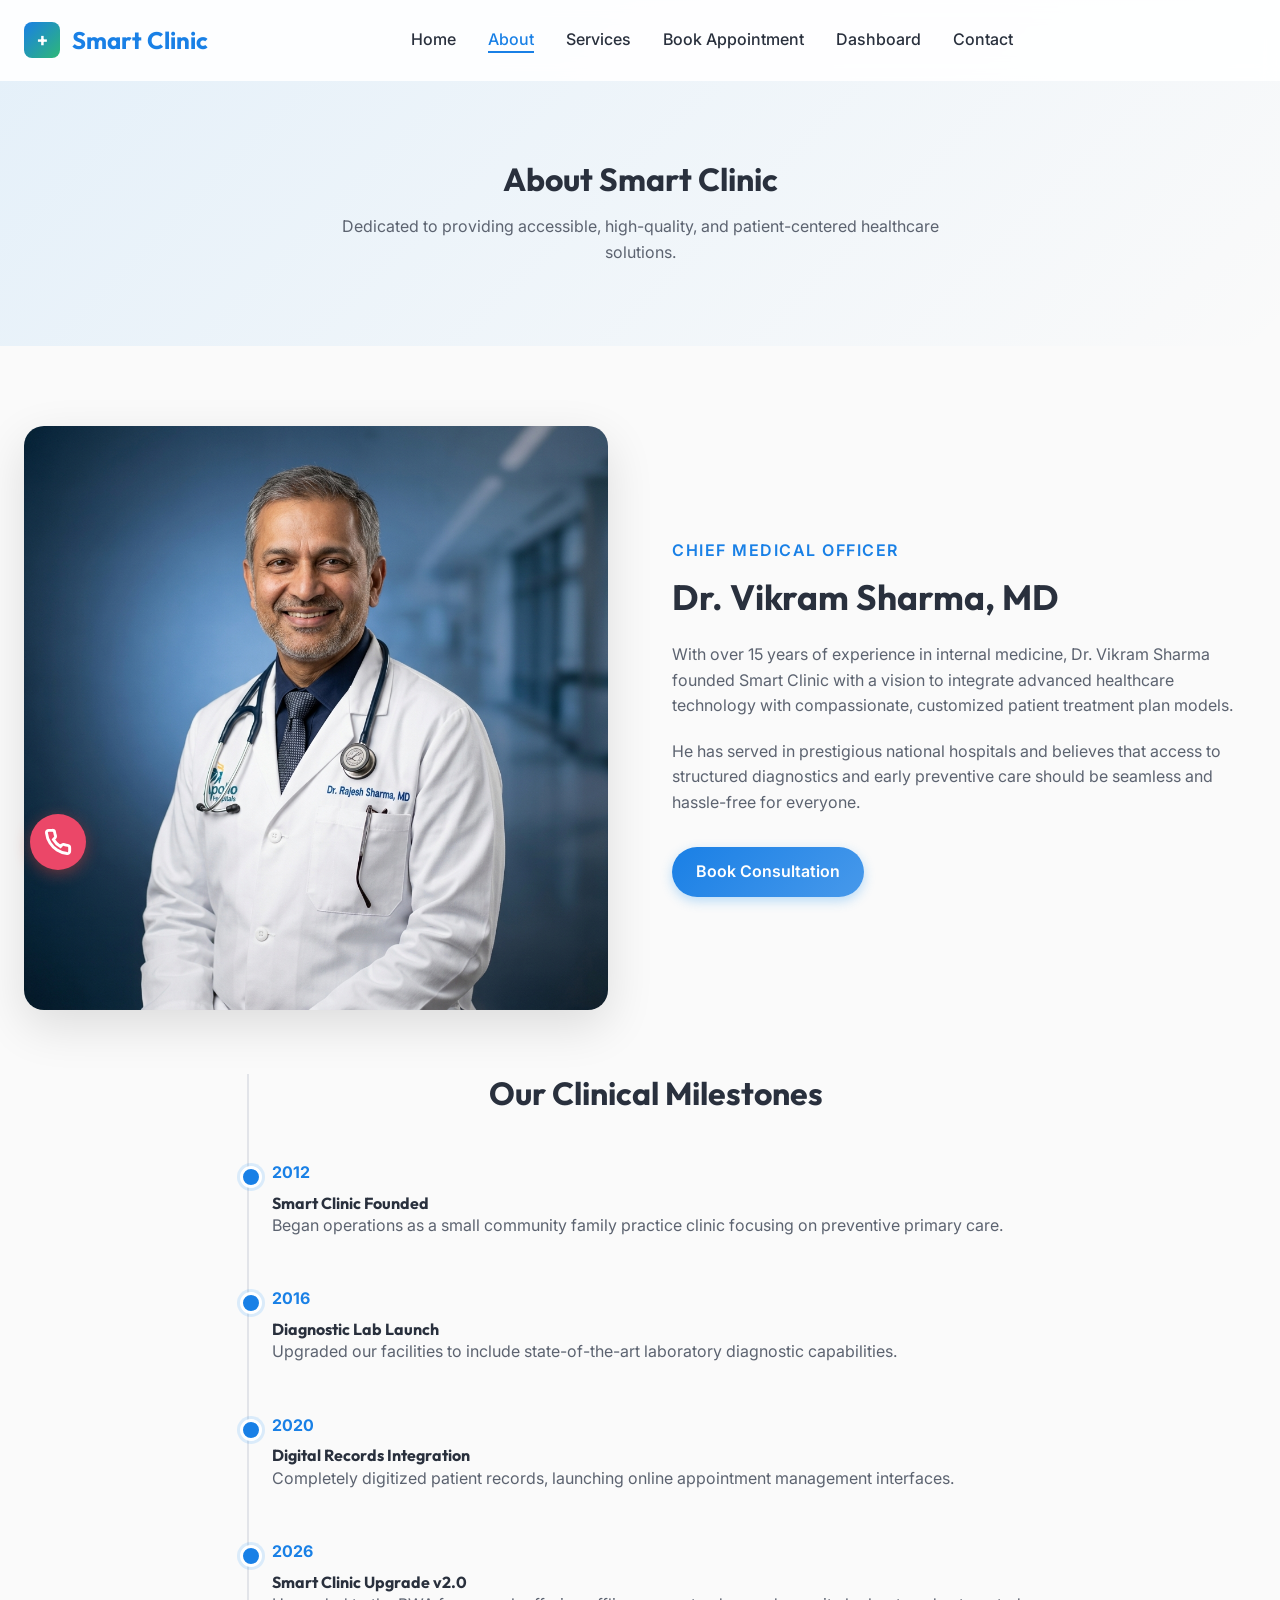
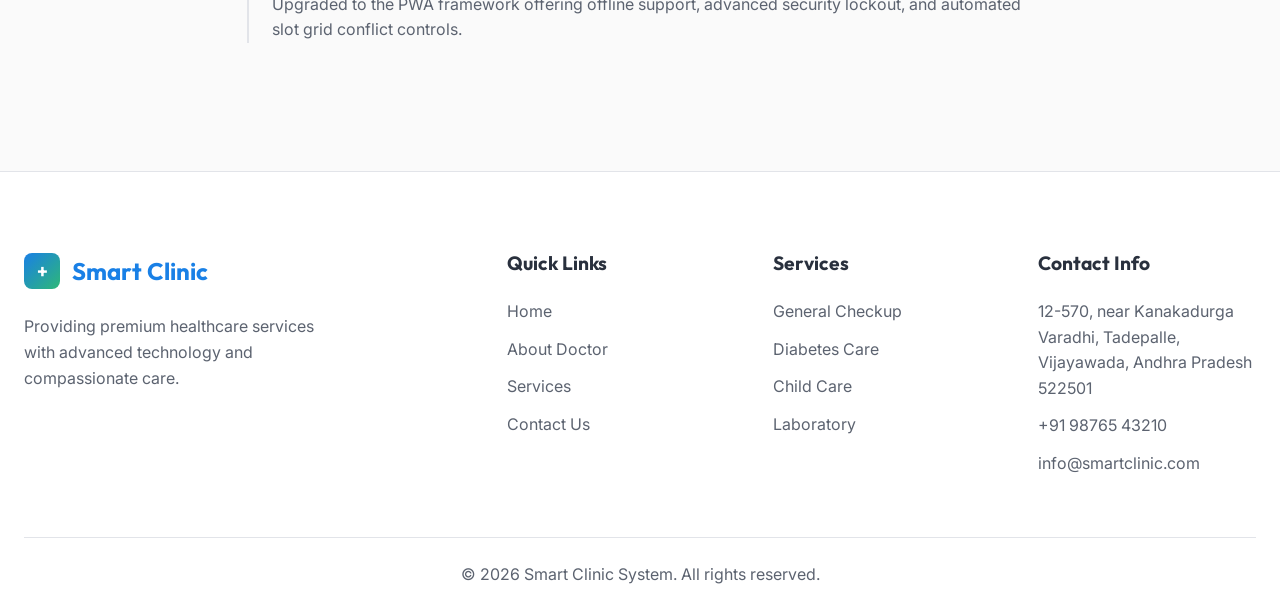
==== about.html @ 4e0e741f "Initial Smart Clinic Project" ====
<!DOCTYPE html>
<html lang="en">
<head>
  <meta charset="UTF-8">
  <meta name="viewport" content="width=device-width, initial-scale=1.0">
  <title>About Us | Smart Clinic</title>
  <meta name="description" content="Learn more about Smart Clinic, our history, doctor profiles, and clinical milestones.">
  <meta name="keywords" content="about clinic, medical staff, timeline, clinical team">
  <link rel="canonical" href="http://localhost:3000/about.html">

  <!-- Open Graph -->
  <meta property="og:type" content="website">
  <meta property="og:title" content="About Us | Smart Clinic">
  <meta property="og:description" content="Learn more about Smart Clinic, our history, doctor profiles, and clinical milestones.">

  <!-- PWA Manifest & Colors -->
  <link rel="manifest" href="manifest.json">
  <meta name="theme-color" content="#2196f3">

  <link href="https://fonts.googleapis.com/css2?family=Inter:wght@400;500;600&family=Outfit:wght@400;600;700&display=swap" rel="stylesheet">
  <link rel="stylesheet" href="css/style.css">
  
  <style>
    /* About page specific styles */
    .about-grid {
      display: grid;
      grid-template-columns: 1fr 1fr;
      gap: 64px;
      align-items: center;
    }
    
    .timeline {
      position: relative;
      max-width: 800px;
      margin: 64px auto 0;
      padding-left: 32px;
    }
    
    .timeline::before {
      content: '';
      position: absolute;
      left: 7px;
      top: 0;
      width: 2px;
      height: 100%;
      background-color: var(--border-color);
    }
    
    .timeline-item {
      position: relative;
      margin-bottom: 48px;
    }
    
    .timeline-item::before {
      content: '';
      position: absolute;
      left: -32px;
      top: 6px;
      width: 16px;
      height: 16px;
      border-radius: 50%;
      background-color: var(--primary-color);
      border: 3px solid var(--surface-color);
      box-shadow: 0 0 0 3px rgba(33, 150, 243, 0.15);
    }
    
    .timeline-date {
      font-weight: 700;
      color: var(--primary-color);
      margin-bottom: 8px;
    }
    
    @media (max-width: 768px) {
      .about-grid {
        grid-template-columns: 1fr;
        gap: 32px;
      }
    }
  </style>
</head>
<body>

  <!-- Skip to main content landmark for accessibility -->
  <a href="#main-content" class="skip-link">Skip to main content</a>

  <!-- Loading Screen -->
  <div class="loader-wrapper">
    <div class="loader"></div>
  </div>

  <!-- Navbar -->
  <nav class="navbar scrolled">
    <div class="container nav-container">
      <a href="index.html" class="logo">
        <div class="logo-icon">+</div>
        Smart Clinic
      </a>
      
      <ul class="nav-links">
        <li><a href="index.html">Home</a></li>
        <li><a href="about.html" class="active">About</a></li>
        <li><a href="services.html">Services</a></li>
        <li><a href="appointments.html">Book Appointment</a></li>
        <li><a href="patient-dashboard.html">Dashboard</a></li>
        <li><a href="contact.html">Contact</a></li>
      </ul>
      
      <div class="nav-actions">
        <button id="pwaInstallBtn" class="btn btn-sm btn-primary" style="display: none; padding: 8px 16px; font-size: 0.85rem;">Install App</button>
        <button class="theme-toggle" aria-label="Toggle dark mode"></button>
        <button class="hamburger" aria-label="Menu" aria-expanded="false">
          <svg width="24" height="24" viewBox="0 0 24 24" fill="none" stroke="currentColor" stroke-width="2"><line x1="4" x2="20" y1="12" y2="12"/><line x1="4" x2="20" y1="6" y2="6"/><line x1="4" x2="20" y1="18" y2="18"/></svg>
        </button>
      </div>
    </div>
  </nav>

  <!-- Page Header -->
  <header class="section" style="background: linear-gradient(135deg, rgba(33, 150, 243, 0.1), rgba(255, 255, 255, 0)); padding: 160px 0 80px; margin-bottom: 0;">
    <div class="container text-center" style="text-align: center;">
      <h1 class="animate-on-scroll fade-up">About Smart Clinic</h1>
      <p class="animate-on-scroll fade-up" style="transition-delay: 0.1s; color: var(--text-secondary); max-width: 600px; margin: 16px auto 0;">Dedicated to providing accessible, high-quality, and patient-centered healthcare solutions.</p>
    </div>
  </header>

  <!-- About Grid -->
  <main id="main-content" class="section">
    <div class="container">
      
      <div class="about-grid">
        <div class="animate-on-scroll fade-right">
          <img src="assets/images/doctor-profile.png" alt="Dr. Vikram Sharma consulting with stethoscope" style="border-radius: var(--radius-lg); box-shadow: var(--shadow-lg);">
        </div>
        
        <div class="animate-on-scroll fade-left">
          <span style="color: var(--primary-color); font-weight: 600; text-transform: uppercase; letter-spacing: 1.5px; display: block; margin-bottom: 12px;">Chief Medical Officer</span>
          <h2 style="font-size: 2.2rem; margin-bottom: 24px;">Dr. Vikram Sharma, MD</h2>
          <p style="margin-bottom: 20px; color: var(--text-secondary);">With over 15 years of experience in internal medicine, Dr. Vikram Sharma founded Smart Clinic with a vision to integrate advanced healthcare technology with compassionate, customized patient treatment plan models.</p>
          <p style="color: var(--text-secondary); margin-bottom: 32px;">He has served in prestigious national hospitals and believes that access to structured diagnostics and early preventive care should be seamless and hassle-free for everyone.</p>
          <a href="appointments.html" class="btn btn-primary">Book Consultation</a>
        </div>
      </div>
      
      <!-- Timeline -->
      <div class="timeline animate-on-scroll fade-up">
        <h3 style="text-align: center; font-size: 2rem; margin-bottom: 48px; font-family: var(--font-heading);">Our Clinical Milestones</h3>
        
        <div class="timeline-item">
          <div class="timeline-date">2012</div>
          <h4>Smart Clinic Founded</h4>
          <p style="color: var(--text-secondary);">Began operations as a small community family practice clinic focusing on preventive primary care.</p>
        </div>
        
        <div class="timeline-item">
          <div class="timeline-date">2016</div>
          <h4>Diagnostic Lab Launch</h4>
          <p style="color: var(--text-secondary);">Upgraded our facilities to include state-of-the-art laboratory diagnostic capabilities.</p>
        </div>
        
        <div class="timeline-item">
          <div class="timeline-date">2020</div>
          <h4>Digital Records Integration</h4>
          <p style="color: var(--text-secondary);">Completely digitized patient records, launching online appointment management interfaces.</p>
        </div>
        
        <div class="timeline-item">
          <div class="timeline-date">2026</div>
          <h4>Smart Clinic Upgrade v2.0</h4>
          <p style="color: var(--text-secondary);">Upgraded to the PWA framework offering offline support, advanced security lockout, and automated slot grid conflict controls.</p>
        </div>
      </div>

    </div>
  </main>

  <!-- Floating Emergency Call Button -->
  <a href="tel:+919876543210" class="emergency-float" aria-label="Call Emergency Hotline" title="Call Emergency Hotline">
    <svg width="28" height="28" viewBox="0 0 24 24" fill="none" stroke="currentColor" stroke-width="2.5"><path d="M22 16.92v3a2 2 0 0 1-2.18 2 19.79 19.79 0 0 1-8.63-3.07 19.5 19.5 0 0 1-6-6 19.79 19.79 0 0 1-3.07-8.67A2 2 0 0 1 4.11 2h3a2 2 0 0 1 2 1.72 12.84 12.84 0 0 0 .7 2.81 2 2 0 0 1-.45 2.11L8.09 9.91a16 16 0 0 0 6 6l1.27-1.27a2 2 0 0 1 2.11-.45 12.84 12.84 0 0 0 2.81.7A2 2 0 0 1 22 16.92z"/></svg>
  </a>

  <!-- Footer -->
  <footer class="footer">
    <div class="container">
      <div class="footer-grid">
        <div class="footer-col">
          <a href="index.html" class="logo" style="margin-bottom: 24px; display: inline-flex;">
            <div class="logo-icon">+</div>
            Smart Clinic
          </a>
          <p style="color: var(--text-secondary); margin-bottom: 24px; max-width: 300px;">Providing premium healthcare services with advanced technology and compassionate care.</p>
        </div>
        
        <div class="footer-col">
          <h4>Quick Links</h4>
          <ul class="footer-links">
            <li><a href="index.html">Home</a></li>
            <li><a href="about.html">About Doctor</a></li>
            <li><a href="services.html">Services</a></li>
            <li><a href="contact.html">Contact Us</a></li>
          </ul>
        </div>
        
        <div class="footer-col">
          <h4>Services</h4>
          <ul class="footer-links">
            <li><a href="services.html">General Checkup</a></li>
            <li><a href="services.html">Diabetes Care</a></li>
            <li><a href="services.html">Child Care</a></li>
            <li><a href="services.html">Laboratory</a></li>
          </ul>
        </div>
        
        <div class="footer-col">
          <h4>Contact Info</h4>
          <ul class="footer-links">
            <li style="color: var(--text-secondary);">12-570, near Kanakadurga Varadhi, Tadepalle, Vijayawada, Andhra Pradesh 522501</li>
            <li style="color: var(--text-secondary);">+91 98765 43210</li>
            <li style="color: var(--text-secondary);">info@smartclinic.com</li>
          </ul>
        </div>
      </div>
      <div class="footer-bottom">
        <p>&copy; 2026 Smart Clinic System. All rights reserved.</p>
      </div>
    </div>
  </footer>

  <button class="back-to-top" aria-label="Back to top">
    <svg width="24" height="24" viewBox="0 0 24 24" fill="none" stroke="currentColor" stroke-width="2"><path d="m18 15-6-6-6 6"/></svg>
  </button>

  <script type="module" src="js/app.js"></script>
</body>
</html>
---- css/style.css ----
/* 
  Smart Clinic Management System
  Main Stylesheet
*/

:root {
  /* Color Palette - Light Theme */
  --primary-color: hsl(210, 80%, 50%); /* Blue */
  --primary-hover: hsl(210, 80%, 45%);
  --secondary-color: hsl(152, 60%, 45%); /* Green */
  --secondary-hover: hsl(152, 60%, 40%);
  --accent-color: hsl(348, 80%, 60%); /* Pink/Red for important alerts */
  
  --bg-color: hsl(0, 0%, 98%);
  --surface-color: hsl(0, 0%, 100%);
  --surface-hover: hsl(210, 20%, 96%);
  
  --text-primary: hsl(220, 20%, 20%);
  --text-secondary: hsl(220, 10%, 40%);
  --text-light: hsl(220, 10%, 60%);
  --text-inverse: hsl(0, 0%, 100%);
  
  --border-color: hsl(220, 15%, 90%);
  --input-bg: hsl(0, 0%, 100%);
  
  /* Status Colors */
  --status-pending: hsl(38, 92%, 50%);
  --status-confirmed: hsl(210, 80%, 50%);
  --status-completed: hsl(152, 60%, 45%);
  --status-cancelled: hsl(348, 80%, 60%);

  /* Shadows */
  --shadow-sm: 0 2px 8px rgba(0, 0, 0, 0.04);
  --shadow-md: 0 8px 24px rgba(0, 0, 0, 0.08);
  --shadow-lg: 0 16px 48px rgba(0, 0, 0, 0.12);
  --shadow-hover: 0 12px 32px rgba(33, 150, 243, 0.15);
  
  /* Typography */
  --font-heading: 'Outfit', sans-serif;
  --font-body: 'Inter', sans-serif;
  
  /* Border Radius */
  --radius-sm: 8px;
  --radius-md: 12px;
  --radius-lg: 20px;
  --radius-full: 9999px;
  
  /* Transitions */
  --transition-fast: 0.2s ease;
  --transition-normal: 0.3s ease;
  --transition-slow: 0.5s ease;
}

[data-theme="dark"] {
  /* Color Palette - Dark Theme */
  --bg-color: hsl(220, 20%, 10%);
  --surface-color: hsl(220, 20%, 15%);
  --surface-hover: hsl(220, 20%, 20%);
  
  --text-primary: hsl(0, 0%, 98%);
  --text-secondary: hsl(0, 0%, 80%);
  --text-light: hsl(0, 0%, 60%);
  
  --border-color: hsl(220, 20%, 25%);
  --input-bg: hsl(220, 20%, 12%);
  
  /* Adjust shadows for dark mode */
  --shadow-sm: 0 2px 8px rgba(0, 0, 0, 0.2);
  --shadow-md: 0 8px 24px rgba(0, 0, 0, 0.3);
  --shadow-lg: 0 16px 48px rgba(0, 0, 0, 0.4);
  --shadow-hover: 0 12px 32px rgba(33, 150, 243, 0.25);
}

/* Reset & Base Styles */
* {
  margin: 0;
  padding: 0;
  box-sizing: border-box;
}

html {
  scroll-behavior: smooth;
}

body {
  font-family: var(--font-body);
  background-color: var(--bg-color);
  color: var(--text-primary);
  line-height: 1.6;
  overflow-x: hidden;
  transition: background-color var(--transition-normal), color var(--transition-normal);
}

h1, h2, h3, h4, h5, h6 {
  font-family: var(--font-heading);
  font-weight: 700;
  line-height: 1.2;
  color: var(--text-primary);
}

a {
  text-decoration: none;
  color: var(--primary-color);
  transition: color var(--transition-fast);
}

a:hover {
  color: var(--primary-hover);
}

ul {
  list-style: none;
}

img {
  max-width: 100%;
  height: auto;
  display: block;
}

/* Layout Classes */
.container {
  width: 100%;
  max-width: 1280px;
  margin: 0 auto;
  padding: 0 24px;
}

.section {
  padding: 80px 0;
}

.section-header {
  text-align: center;
  margin-bottom: 64px;
}

.section-header h2 {
  font-size: 2.5rem;
  margin-bottom: 16px;
}

.section-header p {
  color: var(--text-secondary);
  font-size: 1.1rem;
  max-width: 600px;
  margin: 0 auto;
}

/* Buttons */
.btn {
  display: inline-flex;
  align-items: center;
  justify-content: center;
  padding: 12px 24px;
  border-radius: var(--radius-full);
  font-weight: 600;
  font-family: var(--font-body);
  cursor: pointer;
  transition: all var(--transition-normal);
  border: none;
  gap: 8px;
  text-decoration: none;
}

.btn-primary {
  background: linear-gradient(135deg, var(--primary-color), hsl(210, 80%, 60%));
  color: var(--text-inverse);
  box-shadow: 0 4px 12px rgba(33, 150, 243, 0.3);
}

.btn-primary:hover {
  transform: translateY(-2px);
  box-shadow: 0 8px 24px rgba(33, 150, 243, 0.4);
  color: var(--text-inverse);
}

.btn-secondary {
  background-color: var(--surface-color);
  color: var(--primary-color);
  border: 2px solid var(--primary-color);
}

.btn-secondary:hover {
  background-color: var(--primary-color);
  color: var(--text-inverse);
}

.btn-sm {
  padding: 8px 16px;
  font-size: 0.9rem;
}

.btn-block {
  width: 100%;
}

/* Navbar */
.navbar {
  position: fixed;
  top: 0;
  left: 0;
  width: 100%;
  background-color: rgba(255, 255, 255, 0.9);
  backdrop-filter: blur(10px);
  -webkit-backdrop-filter: blur(10px);
  z-index: 1000;
  padding: 20px 0;
  transition: all var(--transition-normal);
  border-bottom: 1px solid transparent;
}

[data-theme="dark"] .navbar {
  background-color: rgba(26, 32, 44, 0.9);
}

.navbar.scrolled {
  padding: 15px 0;
  box-shadow: var(--shadow-sm);
  border-bottom-color: var(--border-color);
}

.nav-container {
  display: flex;
  justify-content: space-between;
  align-items: center;
}

.logo {
  display: flex;
  align-items: center;
  gap: 12px;
  font-family: var(--font-heading);
  font-size: 1.5rem;
  font-weight: 700;
  color: var(--primary-color);
}

.logo-icon {
  width: 36px;
  height: 36px;
  background: linear-gradient(135deg, var(--primary-color), var(--secondary-color));
  border-radius: var(--radius-sm);
  display: flex;
  align-items: center;
  justify-content: center;
  color: white;
  font-size: 1.2rem;
}

.nav-links {
  display: flex;
  align-items: center;
  gap: 32px;
}

.nav-links a {
  color: var(--text-primary);
  font-weight: 500;
  position: relative;
}

.nav-links a::after {
  content: '';
  position: absolute;
  bottom: -4px;
  left: 0;
  width: 0;
  height: 2px;
  background-color: var(--primary-color);
  transition: width var(--transition-normal);
}

.nav-links a:hover::after,
.nav-links a.active::after {
  width: 100%;
}

.nav-links a:hover,
.nav-links a.active {
  color: var(--primary-color);
}

.nav-actions {
  display: flex;
  align-items: center;
  gap: 16px;
}

.theme-toggle {
  background: none;
  border: none;
  color: var(--text-primary);
  font-size: 1.2rem;
  cursor: pointer;
  width: 40px;
  height: 40px;
  border-radius: 50%;
  display: flex;
  align-items: center;
  justify-content: center;
  transition: background-color var(--transition-fast);
}

.theme-toggle:hover {
  background-color: var(--surface-hover);
}

.hamburger {
  display: none;
  background: none;
  border: none;
  color: var(--text-primary);
  font-size: 1.5rem;
  cursor: pointer;
}

/* Hero Section */
.hero {
  padding: 160px 0 100px;
  min-height: 100vh;
  display: flex;
  align-items: center;
  position: relative;
  overflow: hidden;
}

.hero-bg-shape {
  position: absolute;
  top: -10%;
  right: -5%;
  width: 60%;
  height: 80%;
  background: radial-gradient(circle, rgba(33,150,243,0.1) 0%, rgba(255,255,255,0) 70%);
  border-radius: 50%;
  z-index: -1;
  animation: float 10s ease-in-out infinite;
}

.hero-container {
  display: grid;
  grid-template-columns: 1fr 1fr;
  gap: 64px;
  align-items: center;
}

.hero-content h1 {
  font-size: 3.5rem;
  margin-bottom: 24px;
  line-height: 1.1;
}

.hero-content h1 span {
  color: var(--primary-color);
}

.hero-content p {
  font-size: 1.2rem;
  color: var(--text-secondary);
  margin-bottom: 40px;
  max-width: 500px;
}

.hero-buttons {
  display: flex;
  gap: 16px;
}

.hero-image {
  position: relative;
}

.hero-image img {
  border-radius: var(--radius-lg);
  box-shadow: var(--shadow-lg);
}

.floating-card {
  position: absolute;
  background-color: var(--surface-color);
  padding: 16px 24px;
  border-radius: var(--radius-md);
  box-shadow: var(--shadow-md);
  display: flex;
  align-items: center;
  gap: 16px;
  animation: float 6s ease-in-out infinite;
}

.floating-card.top {
  top: 40px;
  left: -40px;
}

.floating-card.bottom {
  bottom: 40px;
  right: -40px;
  animation-delay: 1s;
}

.floating-icon {
  width: 48px;
  height: 48px;
  background-color: rgba(33, 150, 243, 0.1);
  color: var(--primary-color);
  border-radius: 50%;
  display: flex;
  align-items: center;
  justify-content: center;
  font-size: 1.5rem;
}

/* Stats Section */
.stats {
  background-color: var(--surface-color);
  padding: 64px 0;
  border-top: 1px solid var(--border-color);
  border-bottom: 1px solid var(--border-color);
}

.stats-grid {
  display: grid;
  grid-template-columns: repeat(4, 1fr);
  gap: 32px;
  text-align: center;
}

.stat-item h3 {
  font-size: 2.5rem;
  color: var(--primary-color);
  margin-bottom: 8px;
}

.stat-item p {
  color: var(--text-secondary);
  font-weight: 500;
}

/* Services Preview */
.services-grid {
  display: grid;
  grid-template-columns: repeat(3, 1fr);
  gap: 32px;
}

.service-card {
  background-color: var(--surface-color);
  border-radius: var(--radius-md);
  padding: 40px 32px;
  box-shadow: var(--shadow-sm);
  transition: all var(--transition-normal);
  border: 1px solid var(--border-color);
  text-align: center;
  height: 100%;
}

.service-card:hover {
  transform: translateY(-10px);
  box-shadow: var(--shadow-hover);
  border-color: var(--primary-color);
}

.service-icon {
  width: 80px;
  height: 80px;
  background-color: rgba(33, 150, 243, 0.1);
  color: var(--primary-color);
  border-radius: 50%;
  display: flex;
  align-items: center;
  justify-content: center;
  font-size: 2.5rem;
  margin: 0 auto 24px;
  transition: all var(--transition-normal);
}

.service-card:hover .service-icon {
  background-color: var(--primary-color);
  color: white;
}

.service-card h3 {
  font-size: 1.5rem;
  margin-bottom: 16px;
}

.service-card p {
  color: var(--text-secondary);
  margin-bottom: 24px;
}

.service-link {
  color: var(--primary-color);
  font-weight: 600;
  display: inline-flex;
  align-items: center;
  gap: 8px;
}

.service-card:hover .service-link {
  gap: 12px;
}

/* Testimonials */
.testimonials {
  background-color: rgba(33, 150, 243, 0.03);
}

.testimonial-slider {
  max-width: 800px;
  margin: 0 auto;
  position: relative;
  overflow: hidden;
  padding-bottom: 40px;
}

.testimonial-track {
  display: flex;
  transition: transform 0.5s ease-in-out;
}

.testimonial-slide {
  min-width: 100%;
  background-color: var(--surface-color);
  border-radius: var(--radius-md);
  padding: 48px;
  box-shadow: var(--shadow-md);
  text-align: center;
}

.stars {
  color: #ffc107;
  font-size: 1.2rem;
  margin-bottom: 24px;
}

.testimonial-text {
  font-size: 1.2rem;
  font-style: italic;
  color: var(--text-primary);
  margin-bottom: 32px;
}

.patient-info {
  display: flex;
  align-items: center;
  justify-content: center;
  gap: 16px;
}

.patient-info img {
  width: 64px;
  height: 64px;
  border-radius: 50%;
  object-fit: cover;
}

.patient-info h4 {
  margin-bottom: 4px;
}

.patient-info span {
  color: var(--text-secondary);
  font-size: 0.9rem;
}

.slider-dots {
  position: absolute;
  bottom: 0;
  left: 50%;
  transform: translateX(-50%);
  display: flex;
  gap: 8px;
}

.dot {
  width: 12px;
  height: 12px;
  border-radius: 50%;
  background-color: var(--border-color);
  cursor: pointer;
  transition: background-color var(--transition-fast);
}

.dot.active {
  background-color: var(--primary-color);
}

/* FAQ Accordion */
.faq-container {
  max-width: 800px;
  margin: 0 auto;
}

.faq-item {
  background-color: var(--surface-color);
  border-radius: var(--radius-md);
  margin-bottom: 16px;
  box-shadow: var(--shadow-sm);
  border: 1px solid var(--border-color);
  overflow: hidden;
}

.faq-question {
  padding: 24px;
  display: flex;
  justify-content: space-between;
  align-items: center;
  cursor: pointer;
  font-family: var(--font-heading);
  font-weight: 600;
  font-size: 1.1rem;
  transition: background-color var(--transition-fast);
}

.faq-question:hover {
  background-color: var(--surface-hover);
}

.faq-icon {
  color: var(--primary-color);
  transition: transform var(--transition-normal);
}

.faq-item.active .faq-icon {
  transform: rotate(180deg);
}

.faq-answer {
  padding: 0 24px;
  max-height: 0;
  overflow: hidden;
  transition: all var(--transition-normal);
  color: var(--text-secondary);
}

.faq-item.active .faq-answer {
  padding: 0 24px 24px;
  max-height: 200px;
}

/* Forms & Inputs */
.form-group {
  margin-bottom: 24px;
  position: relative;
}

.form-label {
  display: block;
  margin-bottom: 8px;
  font-weight: 500;
  color: var(--text-primary);
}

.form-control {
  width: 100%;
  padding: 14px 16px;
  border: 1px solid var(--border-color);
  border-radius: var(--radius-sm);
  background-color: var(--input-bg);
  color: var(--text-primary);
  font-family: var(--font-body);
  font-size: 1rem;
  transition: all var(--transition-fast);
}

.form-control:focus {
  outline: none;
  border-color: var(--primary-color);
  box-shadow: 0 0 0 3px rgba(33, 150, 243, 0.1);
}

textarea.form-control {
  min-height: 120px;
  resize: vertical;
}

.error-message {
  color: var(--accent-color);
  font-size: 0.85rem;
  margin-top: 4px;
  display: none;
}

.form-control.invalid {
  border-color: var(--accent-color);
}

.form-control.invalid + .error-message {
  display: block;
}

/* Dashboard Cards & Layout */
.dashboard-layout {
  display: grid;
  grid-template-columns: 280px 1fr;
  gap: 32px;
  min-height: calc(100vh - 160px);
  margin-top: 100px;
  padding-bottom: 64px;
}

.sidebar {
  background-color: var(--surface-color);
  border-radius: var(--radius-md);
  padding: 32px 0;
  box-shadow: var(--shadow-sm);
  border: 1px solid var(--border-color);
  align-self: start;
  position: sticky;
  top: 100px;
}

.sidebar-header {
  padding: 0 24px 24px;
  border-bottom: 1px solid var(--border-color);
  margin-bottom: 24px;
}

.sidebar-menu {
  list-style: none;
}

.sidebar-menu li a {
  display: flex;
  align-items: center;
  gap: 16px;
  padding: 16px 24px;
  color: var(--text-secondary);
  font-weight: 500;
  transition: all var(--transition-fast);
}

.sidebar-menu li a:hover,
.sidebar-menu li a.active {
  background-color: rgba(33, 150, 243, 0.05);
  color: var(--primary-color);
  border-left: 4px solid var(--primary-color);
}

/* Status Badges */
.status-badge {
  display: inline-block;
  padding: 4px 12px;
  border-radius: var(--radius-full);
  font-size: 0.85rem;
  font-weight: 600;
}

.status-pending {
  background-color: rgba(255, 152, 0, 0.1);
  color: var(--status-pending);
}

.status-confirmed {
  background-color: rgba(33, 150, 243, 0.1);
  color: var(--status-confirmed);
}

.status-completed {
  background-color: rgba(76, 175, 80, 0.1);
  color: var(--status-completed);
}

.status-cancelled {
  background-color: rgba(244, 67, 54, 0.1);
  color: var(--status-cancelled);
}

/* Modals */
.modal-overlay {
  position: fixed;
  top: 0;
  left: 0;
  width: 100%;
  height: 100%;
  background-color: rgba(0, 0, 0, 0.5);
  backdrop-filter: blur(4px);
  display: flex;
  align-items: center;
  justify-content: center;
  z-index: 2000;
  opacity: 0;
  visibility: hidden;
  transition: all var(--transition-normal);
}

.modal-overlay.active {
  opacity: 1;
  visibility: visible;
}

.modal-content {
  background-color: var(--surface-color);
  border-radius: var(--radius-md);
  width: 100%;
  max-width: 500px;
  padding: 32px;
  box-shadow: var(--shadow-lg);
  transform: translateY(20px);
  transition: transform var(--transition-normal);
  position: relative;
}

.modal-overlay.active .modal-content {
  transform: translateY(0);
}

.modal-close {
  position: absolute;
  top: 16px;
  right: 16px;
  background: none;
  border: none;
  font-size: 1.5rem;
  color: var(--text-secondary);
  cursor: pointer;
}

/* Toasts */
.toast-container {
  position: fixed;
  bottom: 24px;
  right: 24px;
  z-index: 9999;
  display: flex;
  flex-direction: column;
  gap: 12px;
}

.toast {
  background-color: var(--surface-color);
  color: var(--text-primary);
  padding: 16px 24px;
  border-radius: var(--radius-sm);
  box-shadow: var(--shadow-lg);
  display: flex;
  align-items: center;
  gap: 12px;
  min-width: 300px;
  border-left: 4px solid var(--primary-color);
  animation: slideInRight 0.3s forwards;
}

.toast.success { border-left-color: var(--status-completed); }
.toast.error { border-left-color: var(--status-cancelled); }
.toast.info { border-left-color: var(--primary-color); }

.toast.hiding {
  animation: fadeOutRight 0.3s forwards;
}

/* Animations */
@keyframes float {
  0% { transform: translateY(0px); }
  50% { transform: translateY(-20px); }
  100% { transform: translateY(0px); }
}

@keyframes slideInRight {
  from { transform: translateX(100%); opacity: 0; }
  to { transform: translateX(0); opacity: 1; }
}

@keyframes fadeOutRight {
  from { transform: translateX(0); opacity: 1; }
  to { transform: translateX(100%); opacity: 0; }
}

.animate-on-scroll {
  opacity: 0;
  transition: all 0.8s ease;
}

.fade-up { transform: translateY(40px); }
.fade-left { transform: translateX(40px); }
.fade-right { transform: translateX(-40px); }
.zoom-in { transform: scale(0.9); }

.animate-on-scroll.is-visible {
  opacity: 1;
  transform: translate(0) scale(1);
}

/* Loading Screen */
.loader-wrapper {
  position: fixed;
  top: 0;
  left: 0;
  width: 100%;
  height: 100%;
  background-color: var(--bg-color);
  display: flex;
  justify-content: center;
  align-items: center;
  z-index: 9999;
  transition: opacity 0.5s ease, visibility 0.5s ease;
}

.loader-wrapper.hidden {
  opacity: 0;
  visibility: hidden;
}

.loader {
  width: 50px;
  height: 50px;
  border: 4px solid var(--border-color);
  border-top-color: var(--primary-color);
  border-radius: 50%;
  animation: spin 1s linear infinite;
}

@keyframes spin {
  to { transform: rotate(360deg); }
}

/* Footer */
.footer {
  background-color: var(--surface-color);
  padding: 80px 0 24px;
  border-top: 1px solid var(--border-color);
}

.footer-grid {
  display: grid;
  grid-template-columns: 2fr 1fr 1fr 1fr;
  gap: 48px;
  margin-bottom: 48px;
}

.footer-col h4 {
  font-size: 1.2rem;
  margin-bottom: 24px;
}

.footer-links li {
  margin-bottom: 12px;
}

.footer-links a {
  color: var(--text-secondary);
}

.footer-links a:hover {
  color: var(--primary-color);
}

.social-links {
  display: flex;
  gap: 16px;
  margin-top: 24px;
}

.social-links a {
  width: 40px;
  height: 40px;
  border-radius: 50%;
  background-color: rgba(33, 150, 243, 0.1);
  display: flex;
  align-items: center;
  justify-content: center;
}

.social-links a:hover {
  background-color: var(--primary-color);
  color: white;
}

.footer-bottom {
  text-align: center;
  padding-top: 24px;
  border-top: 1px solid var(--border-color);
  color: var(--text-secondary);
}

/* Back to top */
.back-to-top {
  position: fixed;
  bottom: 24px;
  right: 24px;
  width: 48px;
  height: 48px;
  border-radius: 50%;
  background-color: var(--primary-color);
  color: white;
  border: none;
  display: flex;
  align-items: center;
  justify-content: center;
  font-size: 1.2rem;
  cursor: pointer;
  box-shadow: var(--shadow-md);
  opacity: 0;
  visibility: hidden;
  transition: all var(--transition-normal);
  z-index: 900;
}

.back-to-top.visible {
  opacity: 1;
  visibility: visible;
}

.back-to-top:hover {
  transform: translateY(-4px);
  background-color: var(--primary-hover);
}

/* Responsive Styles */
@media (max-width: 1024px) {
  .hero-container {
    grid-template-columns: 1fr;
    text-align: center;
  }
  
  .hero-content h1 {
    font-size: 3rem;
  }
  
  .hero-content p {
    margin: 0 auto 40px;
  }
  
  .hero-buttons {
    justify-content: center;
  }
  
  .hero-image {
    max-width: 600px;
    margin: 0 auto;
  }
  
  .stats-grid {
    grid-template-columns: repeat(2, 1fr);
  }
  
  .services-grid {
    grid-template-columns: repeat(2, 1fr);
  }
  
  .dashboard-layout {
    grid-template-columns: 1fr;
  }
  
  .sidebar {
    position: static;
  }
}

@media (max-width: 768px) {
  .nav-links {
    position: fixed;
    top: 76px;
    left: -100%;
    width: 100%;
    height: calc(100vh - 76px);
    background-color: var(--surface-color);
    flex-direction: column;
    padding: 40px 24px;
    transition: left var(--transition-normal);
  }
  
  .nav-links.active {
    left: 0;
  }
  
  .nav-actions {
    margin-left: auto;
    margin-right: 16px;
  }
  
  .hamburger {
    display: block;
  }
  
  .footer-grid {
    grid-template-columns: 1fr 1fr;
  }
}

@media (max-width: 480px) {
  .hero-content h1 {
    font-size: 2.5rem;
  }
  
  .floating-card {
    display: none;
  }
  
  .stats-grid {
    grid-template-columns: 1fr;
  }
  
  .services-grid {
    grid-template-columns: 1fr;
  }
  
  .footer-grid {
    grid-template-columns: 1fr;
  }
  
  .section {
    padding: 60px 0;
  }
}

/* ==========================================================================
   Upgraded UI/UX Design tokens & Interactive Elements
   ========================================================================== */

/* Skip to content link for accessibility */
.skip-link {
  position: absolute;
  top: -100px;
  left: 20px;
  background-color: var(--primary-color);
  color: white;
  padding: 10px 20px;
  border-radius: 0 0 var(--radius-sm) var(--radius-sm);
  z-index: 10000;
  font-weight: 600;
  transition: top 0.2s ease;
}
.skip-link:focus {
  top: 0;
}

/* Time slot picker grids */
.slot-grid {
  display: grid;
  grid-template-columns: repeat(4, 1fr);
  gap: 12px;
  margin-bottom: 8px;
}

.slot-btn {
  background-color: var(--surface-color);
  border: 1.5px solid var(--border-color);
  border-radius: var(--radius-sm);
  padding: 12px 6px;
  font-weight: 600;
  color: var(--text-primary);
  cursor: pointer;
  transition: all var(--transition-fast);
  text-align: center;
  font-size: 0.9rem;
}

.slot-btn:hover:not(:disabled) {
  border-color: var(--primary-color);
  background-color: var(--surface-hover);
  color: var(--primary-color);
  transform: translateY(-1px);
}

.slot-btn.selected {
  background-color: var(--primary-color);
  border-color: var(--primary-color);
  color: white;
  box-shadow: 0 4px 12px rgba(33, 150, 243, 0.2);
}

.slot-btn:disabled {
  background-color: var(--border-color);
  color: var(--text-light);
  cursor: not-allowed;
  opacity: 0.4;
}

.slot-btn.booked {
  background-color: rgba(244, 67, 54, 0.08);
  border-color: rgba(244, 67, 54, 0.2);
  color: var(--status-cancelled);
  text-decoration: line-through;
}

/* Status Progression Timeline */
.timeline-wrapper {
  display: flex;
  justify-content: space-between;
  align-items: center;
  position: relative;
  margin: 24px 0;
}

.timeline-wrapper::before {
  content: '';
  position: absolute;
  top: 18px;
  left: 0;
  width: 100%;
  height: 4px;
  background-color: var(--border-color);
  z-index: 1;
}

.timeline-step {
  display: flex;
  flex-direction: column;
  align-items: center;
  z-index: 2;
  position: relative;
  width: 25%;
}

.step-circle {
  width: 36px;
  height: 36px;
  border-radius: 50%;
  background-color: var(--surface-color);
  border: 3px solid var(--border-color);
  display: flex;
  align-items: center;
  justify-content: center;
  font-weight: 700;
  color: var(--text-light);
  transition: all var(--transition-fast);
  font-size: 0.9rem;
}

.step-label {
  margin-top: 8px;
  font-size: 0.8rem;
  color: var(--text-secondary);
  font-weight: 600;
  text-align: center;
}

.timeline-step.active .step-circle {
  border-color: var(--primary-color);
  color: var(--primary-color);
  background-color: rgba(33, 150, 243, 0.1);
  transform: scale(1.1);
}

.timeline-step.active .step-label {
  color: var(--primary-color);
  font-weight: bold;
}

.timeline-step.completed .step-circle {
  border-color: var(--secondary-color);
  background-color: var(--secondary-color);
  color: white;
}

.timeline-step.completed .step-label {
  color: var(--secondary-color);
}

.timeline-step.active.cancelled .step-circle {
  border-color: var(--status-cancelled);
  background-color: var(--status-cancelled);
  color: white;
}

.timeline-step.active.cancelled .step-label {
  color: var(--status-cancelled);
}

/* Floating Emergency Actions */
.emergency-float {
  position: fixed;
  bottom: 30px;
  left: 30px;
  z-index: 999;
  background-color: var(--accent-color);
  color: white;
  width: 56px;
  height: 56px;
  border-radius: 50%;
  display: flex;
  align-items: center;
  justify-content: center;
  box-shadow: 0 4px 16px rgba(244, 67, 54, 0.4);
  cursor: pointer;
  transition: all var(--transition-fast);
}

.emergency-float:hover {
  transform: scale(1.08);
  box-shadow: 0 8px 24px rgba(244, 67, 54, 0.6);
}

/* Live clinic status indicator */
.clinic-status-badge {
  display: inline-flex;
  align-items: center;
  gap: 8px;
  padding: 6px 14px;
  border-radius: var(--radius-full);
  font-size: 0.85rem;
  font-weight: 600;
}

.clinic-status-badge.open {
  background-color: rgba(76, 175, 80, 0.1);
  color: var(--status-completed);
}

.clinic-status-badge.closed {
  background-color: rgba(244, 67, 54, 0.1);
  color: var(--status-cancelled);
}

.status-dot {
  width: 8px;
  height: 8px;
  border-radius: 50%;
  background-color: currentColor;
  animation: pulse-dot 1.5s infinite;
}

@keyframes pulse-dot {
  0% { opacity: 0.4; }
  50% { opacity: 1; }
  100% { opacity: 0.4; }
}

/* Health tips carousel widget */
.health-tip-card {
  background: linear-gradient(135deg, rgba(33, 150, 243, 0.04), rgba(33, 150, 243, 0));
  border: 1.5px solid var(--border-color);
  border-radius: var(--radius-md);
  padding: 24px;
  margin-top: 32px;
}

#healthTipsContainer {
  transition: opacity 0.3s ease;
}

.health-tip-content {
  display: flex;
  align-items: center;
  gap: 16px;
  color: var(--text-primary);
}

.health-tip-content svg {
  color: var(--primary-color);
  flex-shrink: 0;
}

.health-tip-content p {
  margin: 0;
  font-weight: 500;
}

/* Focus visibility for keyboards */
*:focus-visible {
  outline: 3px solid var(--primary-color);
  outline-offset: 2px;
}
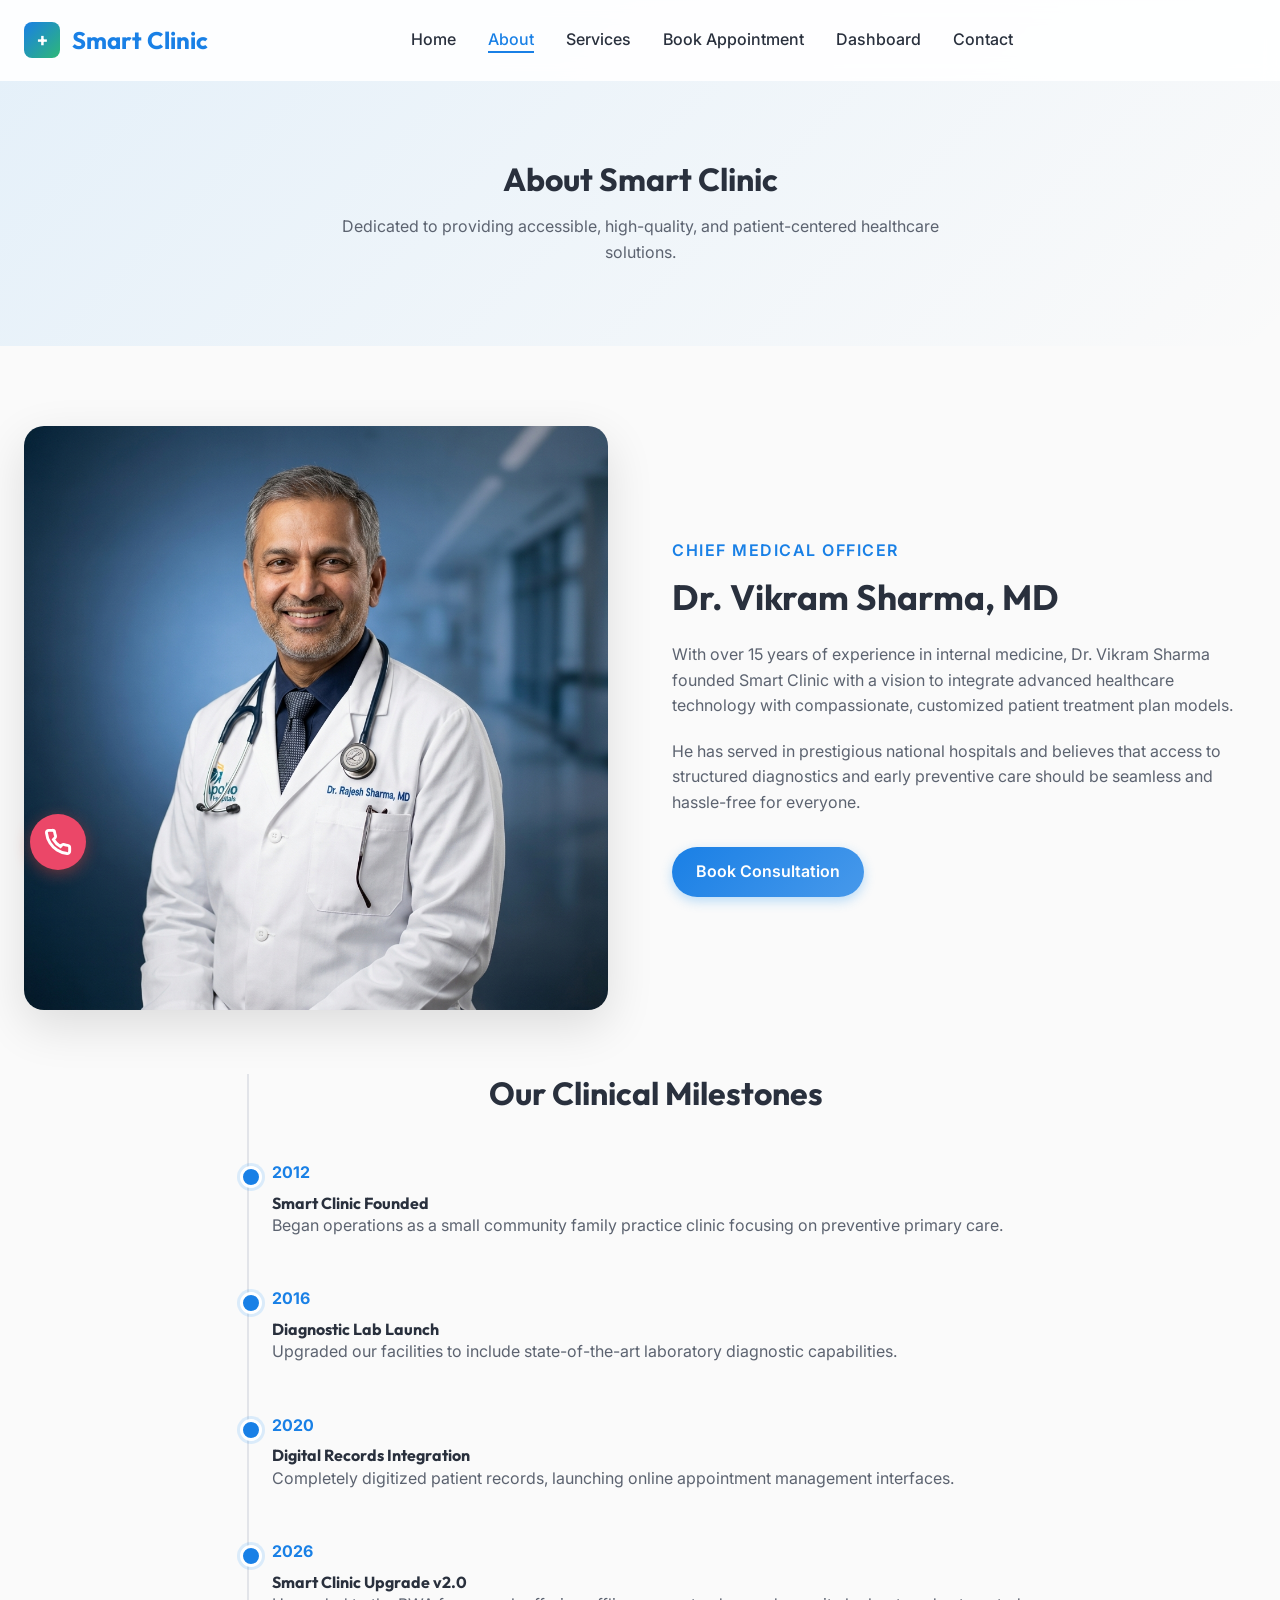
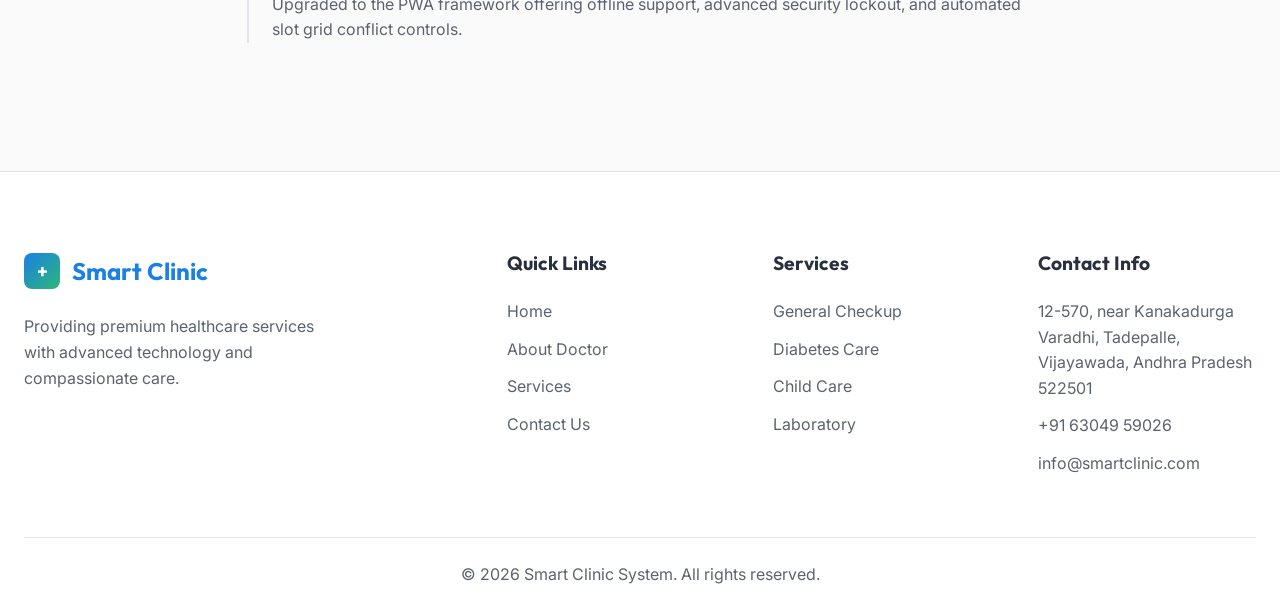
==== commit 4e9f0856: "Updated homepage and fixed statistics" ====
--- a/about.html
+++ b/about.html
@@ -174,7 +174,7 @@
   </main>
 
   <!-- Floating Emergency Call Button -->
-  <a href="tel:+919876543210" class="emergency-float" aria-label="Call Emergency Hotline" title="Call Emergency Hotline">
+  <a href="tel:+916304959026" class="emergency-float" aria-label="Call Emergency Hotline" title="Call Emergency Hotline">
     <svg width="28" height="28" viewBox="0 0 24 24" fill="none" stroke="currentColor" stroke-width="2.5"><path d="M22 16.92v3a2 2 0 0 1-2.18 2 19.79 19.79 0 0 1-8.63-3.07 19.5 19.5 0 0 1-6-6 19.79 19.79 0 0 1-3.07-8.67A2 2 0 0 1 4.11 2h3a2 2 0 0 1 2 1.72 12.84 12.84 0 0 0 .7 2.81 2 2 0 0 1-.45 2.11L8.09 9.91a16 16 0 0 0 6 6l1.27-1.27a2 2 0 0 1 2.11-.45 12.84 12.84 0 0 0 2.81.7A2 2 0 0 1 22 16.92z"/></svg>
   </a>
 
@@ -214,7 +214,7 @@
           <h4>Contact Info</h4>
           <ul class="footer-links">
             <li style="color: var(--text-secondary);">12-570, near Kanakadurga Varadhi, Tadepalle, Vijayawada, Andhra Pradesh 522501</li>
-            <li style="color: var(--text-secondary);">+91 98765 43210</li>
+            <li style="color: var(--text-secondary);">+91 63049 59026</li>
             <li style="color: var(--text-secondary);">info@smartclinic.com</li>
           </ul>
         </div>
